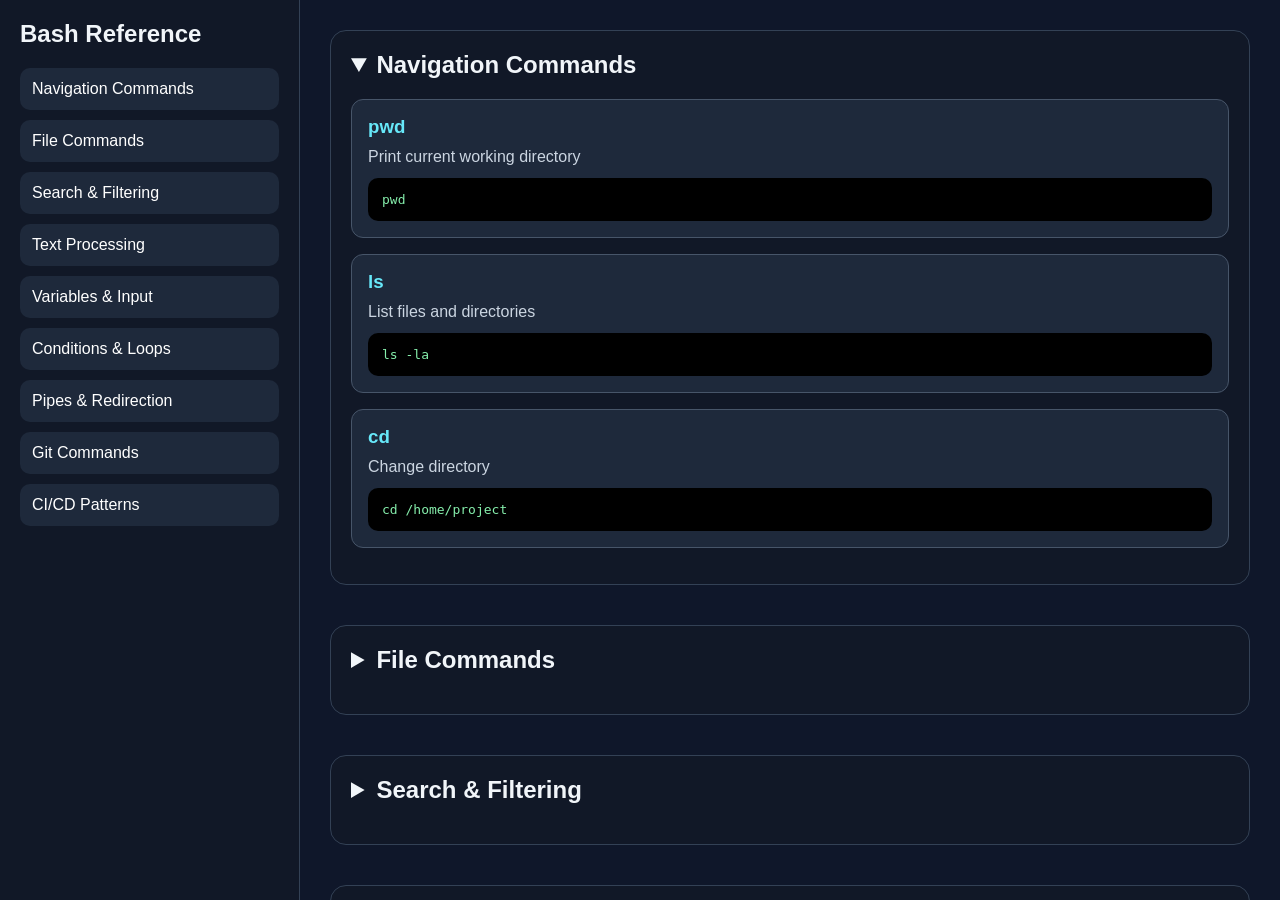
==== index.html @ 5be258e4 "First commit" ====
<!DOCTYPE html>
<html lang="en">
<head>
  <meta charset="UTF-8" />
  <meta name="viewport" content="width=device-width, initial-scale=1.0" />
  <title>Bash Reference for CI/CD</title>

  <style>
    * {
      margin: 0;
      padding: 0;
      box-sizing: border-box;
    }

    body {
      font-family: Arial, sans-serif;
      display: flex;
      height: 100vh;
      background: #0f172a;
      color: #f1f5f9;
    }

    .sidebar {
      width: 300px;
      background: #111827;
      border-right: 1px solid #334155;
      overflow-y: auto;
      padding: 20px;
    }

    .sidebar h1 {
      font-size: 24px;
      margin-bottom: 20px;
    }

    .nav-item {
      display: block;
      padding: 12px;
      margin-bottom: 10px;
      background: #1e293b;
      border-radius: 10px;
      text-decoration: none;
      color: white;
      transition: 0.2s;
    }

    .nav-item:hover {
      background: #334155;
    }

    .content {
      flex: 1;
      overflow-y: auto;
      padding: 30px;
    }

    .section {
      margin-bottom: 40px;
      background: #111827;
      border: 1px solid #334155;
      border-radius: 16px;
      padding: 20px;
    }

    details summary {
      font-size: 24px;
      font-weight: bold;
      cursor: pointer;
      margin-bottom: 20px;
    }

    .command-card {
      background: #1e293b;
      border: 1px solid #475569;
      border-radius: 12px;
      padding: 16px;
      margin-bottom: 16px;
    }

    .command-card h3 {
      color: #67e8f9;
      margin-bottom: 10px;
    }

    .command-card p {
      margin-bottom: 12px;
      color: #cbd5e1;
    }

    pre {
      background: black;
      color: #86efac;
      padding: 14px;
      border-radius: 10px;
      overflow-x: auto;
    }

    @media (max-width: 768px) {
      body {
        flex-direction: column;
      }

      .sidebar {
        width: 100%;
        height: auto;
        border-right: none;
        border-bottom: 1px solid #334155;
      }
    }
  </style>
</head>
<body>

  <div class="sidebar">
    <h1>Bash Reference</h1>

    <a class="nav-item" href="#navigation">Navigation Commands</a>
    <a class="nav-item" href="#files">File Commands</a>
    <a class="nav-item" href="#search">Search & Filtering</a>
    <a class="nav-item" href="#text">Text Processing</a>
    <a class="nav-item" href="#variables">Variables & Input</a>
    <a class="nav-item" href="#logic">Conditions & Loops</a>
    <a class="nav-item" href="#pipes">Pipes & Redirection</a>
    <a class="nav-item" href="#git">Git Commands</a>
    <a class="nav-item" href="#patterns">CI/CD Patterns</a>
  </div>

  <div class="content">

    <div class="section" id="navigation">
      <details open>
        <summary>Navigation Commands</summary>

        <div class="command-card">
          <h3>pwd</h3>
          <p>Print current working directory</p>
          <pre><code>pwd</code></pre>
        </div>

        <div class="command-card">
          <h3>ls</h3>
          <p>List files and directories</p>
          <pre><code>ls -la</code></pre>
        </div>

        <div class="command-card">
          <h3>cd</h3>
          <p>Change directory</p>
          <pre><code>cd /home/project</code></pre>
        </div>
      </details>
    </div>

    <div class="section" id="files">
      <details>
        <summary>File Commands</summary>

        <div class="command-card">
          <h3>mkdir</h3>
          <p>Create directories</p>
          <pre><code>mkdir -p app/config/dev</code></pre>
        </div>

        <div class="command-card">
          <h3>touch</h3>
          <p>Create empty files</p>
          <pre><code>touch test.txt</code></pre>
        </div>

        <div class="command-card">
          <h3>rm</h3>
          <p>Remove files/directories</p>
          <pre><code>rm -rf temp/</code></pre>
        </div>
      </details>
    </div>

    <div class="section" id="search">
      <details>
        <summary>Search & Filtering</summary>

        <div class="command-card">
          <h3>grep</h3>
          <p>Search text patterns</p>
          <pre><code>grep "ERROR" app.log</code></pre>
        </div>

        <div class="command-card">
          <h3>find</h3>
          <p>Find files and directories</p>
          <pre><code>find . -name "*.sh"</code></pre>
        </div>
      </details>
    </div>

    <div class="section" id="text">
      <details>
        <summary>Text Processing</summary>

        <div class="command-card">
          <h3>awk</h3>
          <p>Field-based text processing</p>
          <pre><code>awk '{print $1}' file.txt</code></pre>
        </div>

        <div class="command-card">
          <h3>sed</h3>
          <p>Stream editor and replacements</p>
          <pre><code>sed 's/hello/world/' file.txt</code></pre>
        </div>

        <div class="command-card">
          <h3>cut</h3>
          <p>Extract columns</p>
          <pre><code>cut -d ':' -f1 /etc/passwd</code></pre>
        </div>
      </details>
    </div>

    <div class="section" id="variables">
      <details>
        <summary>Variables & Input</summary>

        <div class="command-card">
          <h3>Variables</h3>
          <p>Store values</p>
          <pre><code>name="Praveen"
echo "$name"</code></pre>
        </div>

        <div class="command-card">
          <h3>read</h3>
          <p>Read user input or parse lines</p>
          <pre><code>while read -r status file</code></pre>
        </div>
      </details>
    </div>

    <div class="section" id="logic">
      <details>
        <summary>Conditions & Loops</summary>

        <div class="command-card">
          <h3>if</h3>
          <p>Conditional execution</p>
          <pre><code>if [[ -f test.txt ]]; then
  echo "Exists"
fi</code></pre>
        </div>

        <div class="command-card">
          <h3>case</h3>
          <p>Pattern matching</p>
          <pre><code>case "$status" in
  A) echo "Added" ;;
esac</code></pre>
        </div>
      </details>
    </div>

    <div class="section" id="pipes">
      <details>
        <summary>Pipes & Redirection</summary>

        <div class="command-card">
          <h3>Pipe |</h3>
          <p>Pass output between commands</p>
          <pre><code>cat app.log | grep ERROR</code></pre>
        </div>

        <div class="command-card">
          <h3>Redirect ></h3>
          <p>Overwrite file output</p>
          <pre><code>echo "hello" > file.txt</code></pre>
        </div>
      </details>
    </div>

    <div class="section" id="git">
      <details>
        <summary>Git Commands for CI/CD</summary>

        <div class="command-card">
          <h3>git diff</h3>
          <p>Compare changes</p>
          <pre><code>git diff --name-status origin/main...HEAD</code></pre>
        </div>

        <div class="command-card">
          <h3>git fetch</h3>
          <p>Fetch remote changes</p>
          <pre><code>git fetch origin main</code></pre>
        </div>
      </details>
    </div>

    <div class="section" id="patterns">
      <details>
        <summary>CI/CD Bash Patterns</summary>

        <div class="command-card">
          <h3>Read git diff</h3>
          <p>Parse changed files</p>
          <pre><code>while read -r status file
 do
   echo "$status -> $file"
 done <<< "$changed_files"</code></pre>
        </div>

        <div class="command-card">
          <h3>Read config file</h3>
          <p>Read key-value config</p>
          <pre><code>while IFS='=' read -r pattern severity
 do
   echo "$pattern -> $severity"
 done < severity.conf</code></pre>
        </div>

        <div class="command-card">
          <h3>Fail pipeline</h3>
          <p>Stop workflow intentionally</p>
          <pre><code>exit 1</code></pre>
        </div>
      </details>
    </div>

  </div>

</body>
</html>
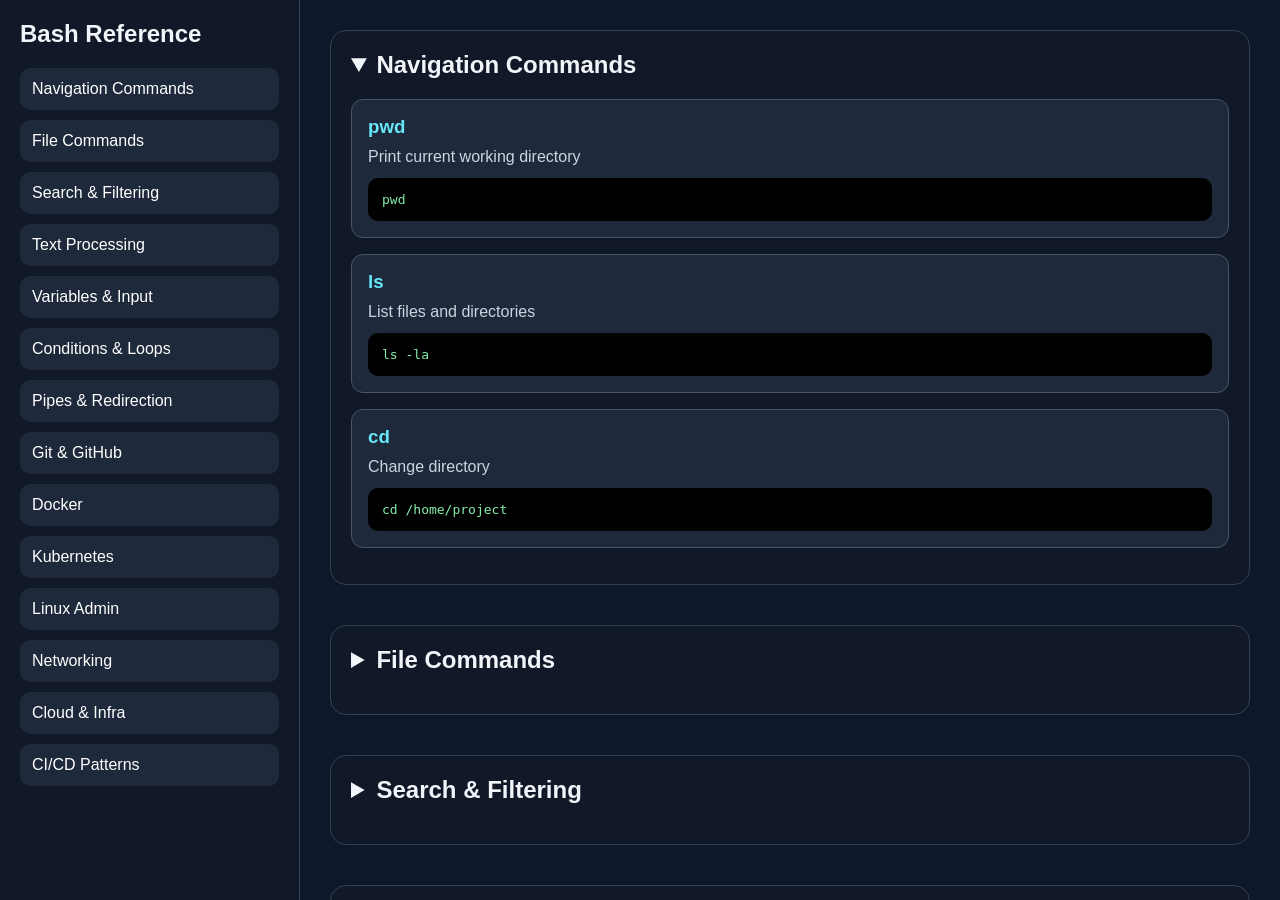
==== commit c2e209a7: "Modified to the fullest" ====
--- a/index.html
+++ b/index.html
@@ -121,7 +121,12 @@
     <a class="nav-item" href="#variables">Variables & Input</a>
     <a class="nav-item" href="#logic">Conditions & Loops</a>
     <a class="nav-item" href="#pipes">Pipes & Redirection</a>
-    <a class="nav-item" href="#git">Git Commands</a>
+    <a class="nav-item" href="#git">Git & GitHub</a>
+    <a class="nav-item" href="#docker">Docker</a>
+    <a class="nav-item" href="#kubernetes">Kubernetes</a>
+    <a class="nav-item" href="#linux-admin">Linux Admin</a>
+    <a class="nav-item" href="#networking">Networking</a>
+    <a class="nav-item" href="#cloud">Cloud & Infra</a>
     <a class="nav-item" href="#patterns">CI/CD Patterns</a>
   </div>
 
@@ -278,7 +283,19 @@
 
     <div class="section" id="git">
       <details>
-        <summary>Git Commands for CI/CD</summary>
+        <summary>Git & GitHub Commands</summary>
+
+        <div class="command-card">
+          <h3>git clone</h3>
+          <p>Clone repositories</p>
+          <pre><code>git clone https://github.com/org/repo.git</code></pre>
+        </div>
+
+        <div class="command-card">
+          <h3>git status</h3>
+          <p>Show repository status</p>
+          <pre><code>git status</code></pre>
+        </div>
 
         <div class="command-card">
           <h3>git diff</h3>
@@ -291,35 +308,191 @@
           <p>Fetch remote changes</p>
           <pre><code>git fetch origin main</code></pre>
         </div>
-      </details>
-    </div>
-
-    <div class="section" id="patterns">
-      <details>
-        <summary>CI/CD Bash Patterns</summary>
-
-        <div class="command-card">
-          <h3>Read git diff</h3>
-          <p>Parse changed files</p>
-          <pre><code>while read -r status file
- do
-   echo "$status -> $file"
- done <<< "$changed_files"</code></pre>
-        </div>
-
-        <div class="command-card">
-          <h3>Read config file</h3>
-          <p>Read key-value config</p>
-          <pre><code>while IFS='=' read -r pattern severity
- do
-   echo "$pattern -> $severity"
- done < severity.conf</code></pre>
-        </div>
-
-        <div class="command-card">
-          <h3>Fail pipeline</h3>
-          <p>Stop workflow intentionally</p>
-          <pre><code>exit 1</code></pre>
+
+        <div class="command-card">
+          <h3>git log</h3>
+          <p>View commit history</p>
+          <pre><code>git log --oneline --graph</code></pre>
+        </div>
+
+        <div class="command-card">
+          <h3>gh pr create</h3>
+          <p>Create pull request using GitHub CLI</p>
+          <pre><code>gh pr create --base main --head feature-branch</code></pre>
+        </div>
+      </details>
+    </div>
+
+    <div class="section" id="docker">
+      <details>
+        <summary>Docker Commands</summary>
+
+        <div class="command-card">
+          <h3>docker build</h3>
+          <p>Build Docker image</p>
+          <pre><code>docker build -t my-app:1.0 .</code></pre>
+        </div>
+
+        <div class="command-card">
+          <h3>docker run</h3>
+          <p>Run container</p>
+          <pre><code>docker run -p 8080:8080 my-app:1.0</code></pre>
+        </div>
+
+        <div class="command-card">
+          <h3>docker ps</h3>
+          <p>List running containers</p>
+          <pre><code>docker ps -a</code></pre>
+        </div>
+
+        <div class="command-card">
+          <h3>docker logs</h3>
+          <p>View container logs</p>
+          <pre><code>docker logs -f container-id</code></pre>
+        </div>
+
+        <div class="command-card">
+          <h3>docker exec</h3>
+          <p>Execute commands inside container</p>
+          <pre><code>docker exec -it container-id bash</code></pre>
+        </div>
+      </details>
+    </div>
+
+    <div class="section" id="kubernetes">
+      <details>
+        <summary>Kubernetes Commands</summary>
+
+        <div class="command-card">
+          <h3>kubectl get pods</h3>
+          <p>List pods</p>
+          <pre><code>kubectl get pods -A</code></pre>
+        </div>
+
+        <div class="command-card">
+          <h3>kubectl describe</h3>
+          <p>Describe resources</p>
+          <pre><code>kubectl describe pod my-pod</code></pre>
+        </div>
+
+        <div class="command-card">
+          <h3>kubectl logs</h3>
+          <p>View pod logs</p>
+          <pre><code>kubectl logs -f pod-name</code></pre>
+        </div>
+
+        <div class="command-card">
+          <h3>kubectl exec</h3>
+          <p>Execute command inside pod</p>
+          <pre><code>kubectl exec -it pod-name -- bash</code></pre>
+        </div>
+
+        <div class="command-card">
+          <h3>kubectl apply</h3>
+          <p>Apply manifests</p>
+          <pre><code>kubectl apply -f deployment.yaml</code></pre>
+        </div>
+      </details>
+    </div>
+
+    <div class="section" id="linux-admin">
+      <details>
+        <summary>Linux Administration Commands</summary>
+
+        <div class="command-card">
+          <h3>systemctl</h3>
+          <p>Manage Linux services</p>
+          <pre><code>systemctl status nginx</code></pre>
+        </div>
+
+        <div class="command-card">
+          <h3>journalctl</h3>
+          <p>View system logs</p>
+          <pre><code>journalctl -u nginx -f</code></pre>
+        </div>
+
+        <div class="command-card">
+          <h3>df</h3>
+          <p>Disk space usage</p>
+          <pre><code>df -h</code></pre>
+        </div>
+
+        <div class="command-card">
+          <h3>free</h3>
+          <p>Memory usage</p>
+          <pre><code>free -m</code></pre>
+        </div>
+
+        <div class="command-card">
+          <h3>top</h3>
+          <p>Monitor processes</p>
+          <pre><code>top</code></pre>
+        </div>
+      </details>
+    </div>
+
+    <div class="section" id="networking">
+      <details>
+        <summary>Networking Commands</summary>
+
+        <div class="command-card">
+          <h3>curl</h3>
+          <p>Make HTTP requests</p>
+          <pre><code>curl -X GET https://api.example.com</code></pre>
+        </div>
+
+        <div class="command-card">
+          <h3>wget</h3>
+          <p>Download files</p>
+          <pre><code>wget https://example.com/file.zip</code></pre>
+        </div>
+
+        <div class="command-card">
+          <h3>ping</h3>
+          <p>Test connectivity</p>
+          <pre><code>ping google.com</code></pre>
+        </div>
+
+        <div class="command-card">
+          <h3>netstat</h3>
+          <p>Check listening ports</p>
+          <pre><code>netstat -tulpn</code></pre>
+        </div>
+      </details>
+    </div>
+
+    <div class="section" id="cloud">
+      <details>
+        <summary>Cloud & Infrastructure Commands</summary>
+
+        <div class="command-card">
+          <h3>terraform init</h3>
+          <p>Initialize Terraform project</p>
+          <pre><code>terraform init</code></pre>
+        </div>
+
+        <div class="command-card">
+          <h3>terraform plan</h3>
+          <p>Preview infrastructure changes</p>
+          <pre><code>terraform plan</code></pre>
+        </div>
+
+        <div class="command-card">
+          <h3>terraform apply</h3>
+          <p>Apply infrastructure changes</p>
+          <pre><code>terraform apply</code></pre>
+        </div>
+
+        <div class="command-card">
+          <h3>ssh</h3>
+          <p>Connect to remote server</p>
+          <pre><code>ssh user@server-ip</code></pre>
+        </div>
+
+        <div class="command-card">
+          <h3>scp</h3>
+          <p>Copy files to remote server</p>
+          <pre><code>scp app.jar user@server:/opt/apps</code></pre>
         </div>
       </details>
     </div>
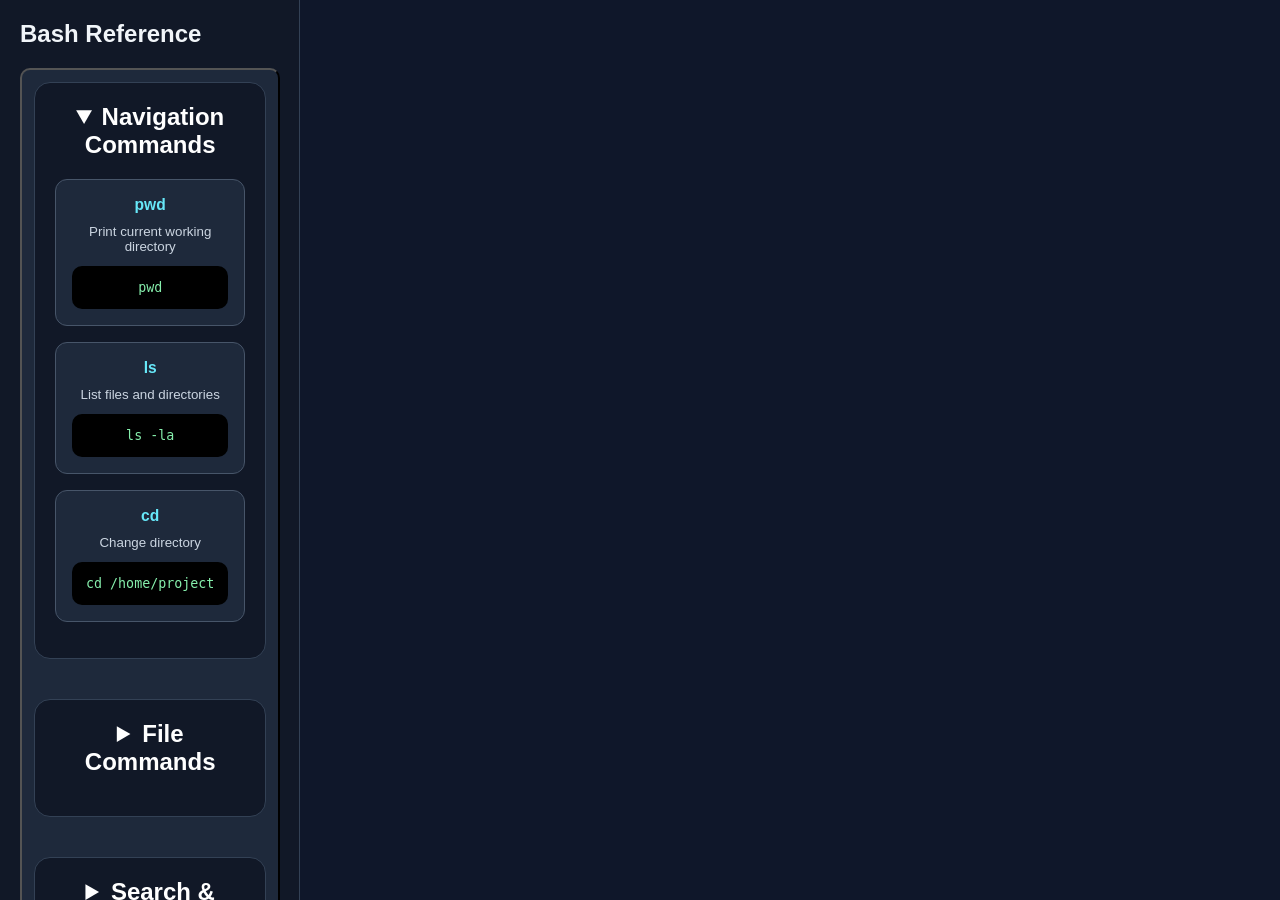
==== commit 9afc6ea3: "Modified to the fullest" ====
--- a/index.html
+++ b/index.html
@@ -114,20 +114,20 @@
   <div class="sidebar">
     <h1>Bash Reference</h1>
 
-    <a class="nav-item" href="#navigation">Navigation Commands</a>
-    <a class="nav-item" href="#files">File Commands</a>
-    <a class="nav-item" href="#search">Search & Filtering</a>
-    <a class="nav-item" href="#text">Text Processing</a>
-    <a class="nav-item" href="#variables">Variables & Input</a>
-    <a class="nav-item" href="#logic">Conditions & Loops</a>
-    <a class="nav-item" href="#pipes">Pipes & Redirection</a>
-    <a class="nav-item" href="#git">Git & GitHub</a>
-    <a class="nav-item" href="#docker">Docker</a>
-    <a class="nav-item" href="#kubernetes">Kubernetes</a>
-    <a class="nav-item" href="#linux-admin">Linux Admin</a>
-    <a class="nav-item" href="#networking">Networking</a>
-    <a class="nav-item" href="#cloud">Cloud & Infra</a>
-    <a class="nav-item" href="#patterns">CI/CD Patterns</a>
+    <button class="nav-item" onclick="showSection(navigation)>Navigation Commands</button>
+    <button class="nav-item" onclick="showSection(files)>File Commands</button>
+    <button class="nav-item" onclick="showSection(search)>Search & Filtering</button>
+    <button class="nav-item" onclick="showSection(text)>Text Processing</button>
+    <button class="nav-item" onclick="showSection(variables)>Variables & Input</button>
+    <button class="nav-item" onclick="showSection(logic)>Conditions & Loops</button>
+    <button class="nav-item" onclick="showSection(pipes)>Pipes & Redirection</button>
+    <button class="nav-item" onclick="showSection(git)>Git & GitHub</button>
+    <button class="nav-item" onclick="showSection(docker)>Docker</button>
+    <button class="nav-item" onclick="showSection(kubernetes)>Kubernetes</button>
+    <button class="nav-item" onclick="showSection(linux-admin)>Linux Admin</button>
+    <button class="nav-item" onclick="showSection(networking)>Networking</button>
+    <button class="nav-item" onclick="showSection(cloud)>Cloud & Infra</button>
+    <button class="nav-item" onclick="showSection(patterns)>CI/CD Patterns</button>
   </div>
 
   <div class="content">
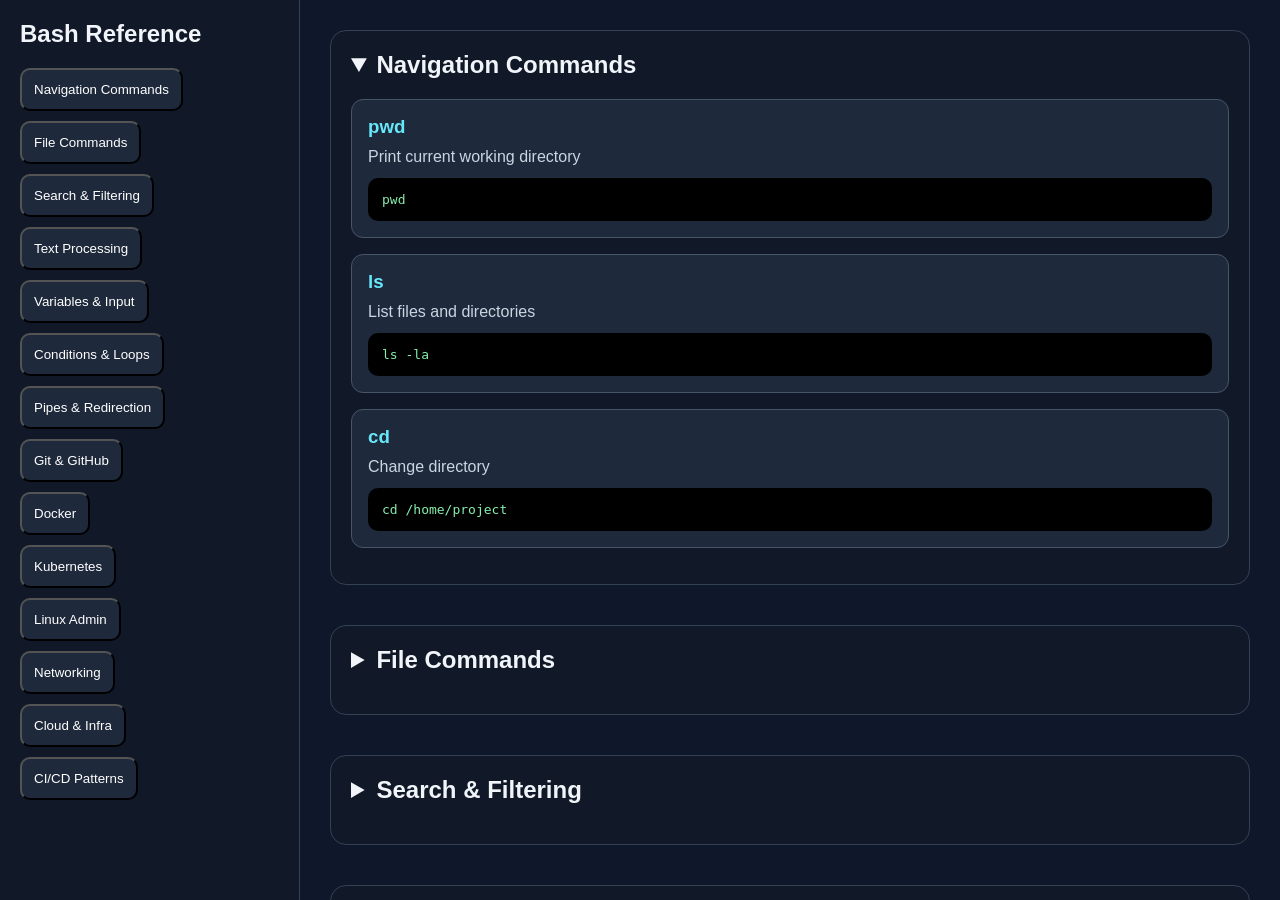
==== commit d2e72739: "Modified to the fullest" ====
--- a/index.html
+++ b/index.html
@@ -114,20 +114,20 @@
   <div class="sidebar">
     <h1>Bash Reference</h1>
 
-    <button class="nav-item" onclick="showSection(navigation)>Navigation Commands</button>
-    <button class="nav-item" onclick="showSection(files)>File Commands</button>
-    <button class="nav-item" onclick="showSection(search)>Search & Filtering</button>
-    <button class="nav-item" onclick="showSection(text)>Text Processing</button>
-    <button class="nav-item" onclick="showSection(variables)>Variables & Input</button>
-    <button class="nav-item" onclick="showSection(logic)>Conditions & Loops</button>
-    <button class="nav-item" onclick="showSection(pipes)>Pipes & Redirection</button>
-    <button class="nav-item" onclick="showSection(git)>Git & GitHub</button>
-    <button class="nav-item" onclick="showSection(docker)>Docker</button>
-    <button class="nav-item" onclick="showSection(kubernetes)>Kubernetes</button>
-    <button class="nav-item" onclick="showSection(linux-admin)>Linux Admin</button>
-    <button class="nav-item" onclick="showSection(networking)>Networking</button>
-    <button class="nav-item" onclick="showSection(cloud)>Cloud & Infra</button>
-    <button class="nav-item" onclick="showSection(patterns)>CI/CD Patterns</button>
+    <button class="nav-item" onclick="showSection('navigation')">Navigation Commands</button>
+    <button class="nav-item" onclick="showSection('files')">File Commands</button>
+    <button class="nav-item" onclick="showSection('search')">Search & Filtering</button>
+    <button class="nav-item" onclick="showSection('text')">Text Processing</button>
+    <button class="nav-item" onclick="showSection('variables')">Variables & Input</button>
+    <button class="nav-item" onclick="showSection('logic')">Conditions & Loops</button>
+    <button class="nav-item" onclick="showSection('pipes')">Pipes & Redirection</button>
+    <button class="nav-item" onclick="showSection('git')">Git & GitHub</button>
+    <button class="nav-item" onclick="showSection('docker')">Docker</button>
+    <button class="nav-item" onclick="showSection('kubernetes')">Kubernetes</button>
+    <button class="nav-item" onclick="showSection('linux-admin')">Linux Admin</button>
+    <button class="nav-item" onclick="showSection('networking')">Networking</button>
+    <button class="nav-item" onclick="showSection('cloud')">Cloud & Infra</button>
+    <button class="nav-item" onclick="showSection('patterns')">CI/CD Patterns</button>
   </div>
 
   <div class="content">
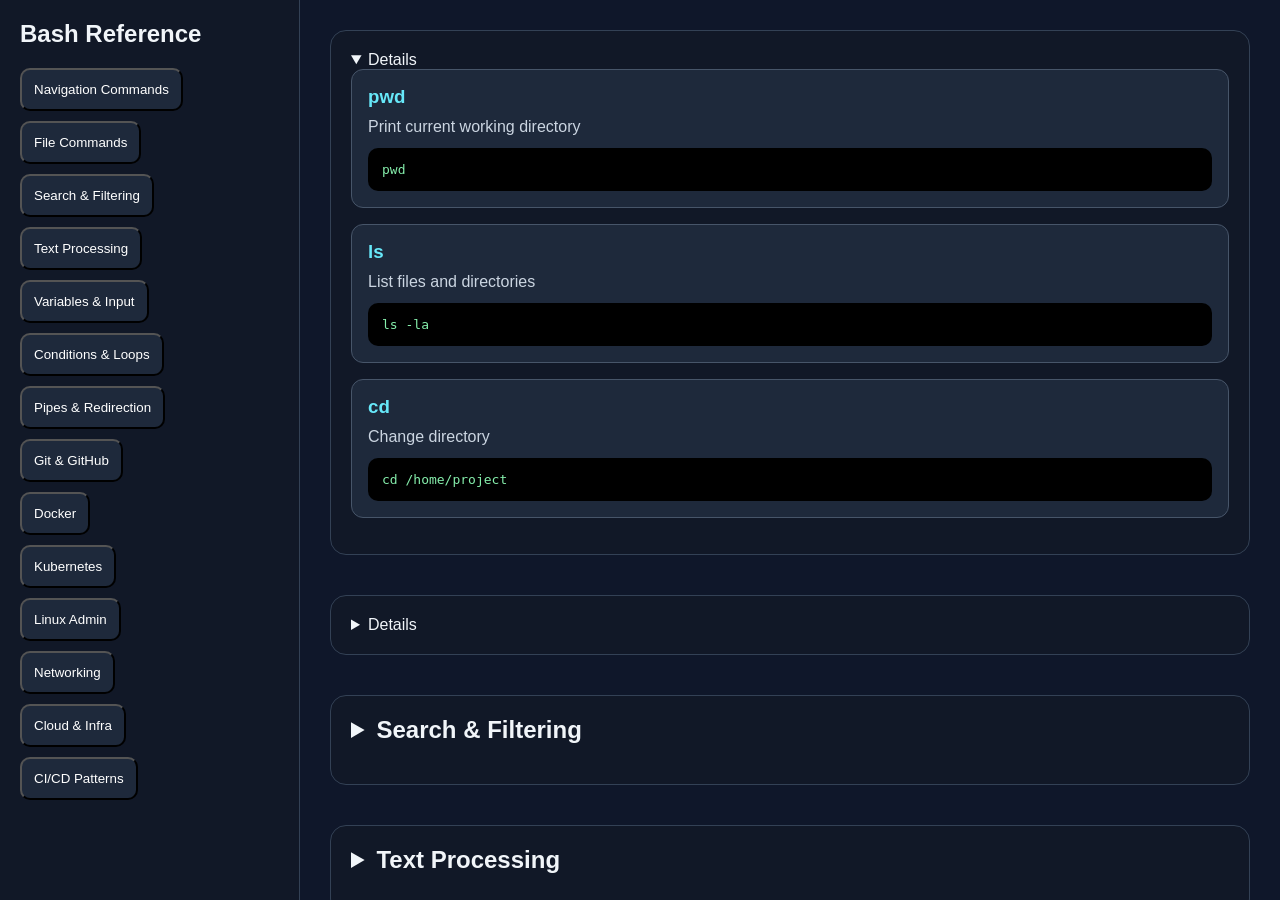
==== commit 9d3705d5: "Modified to the fullest" ====
--- a/index.html
+++ b/index.html
@@ -134,7 +134,7 @@
 
     <div class="section" id="navigation">
       <details open>
-        <summary>Navigation Commands</summary>
+        <!-- <summary>Navigation Commands</summary> -->
 
         <div class="command-card">
           <h3>pwd</h3>
@@ -158,7 +158,7 @@
 
     <div class="section" id="files">
       <details>
-        <summary>File Commands</summary>
+        <!-- <summary>File Commands</summary> -->
 
         <div class="command-card">
           <h3>mkdir</h3>
@@ -498,7 +498,21 @@
     </div>
 
   </div>
-
+  <script>
+  function showSection(sectionId) {
+
+      // Get all sections
+      const sections = document.querySelectorAll('.section');
+
+      // Hide all sections
+      sections.forEach(section => {
+          section.style.display = 'none';
+      });
+
+      // Show selected section
+      document.getElementById(sectionId).style.display = 'block';
+  }
+  </script>
 </body>
 </html>
 
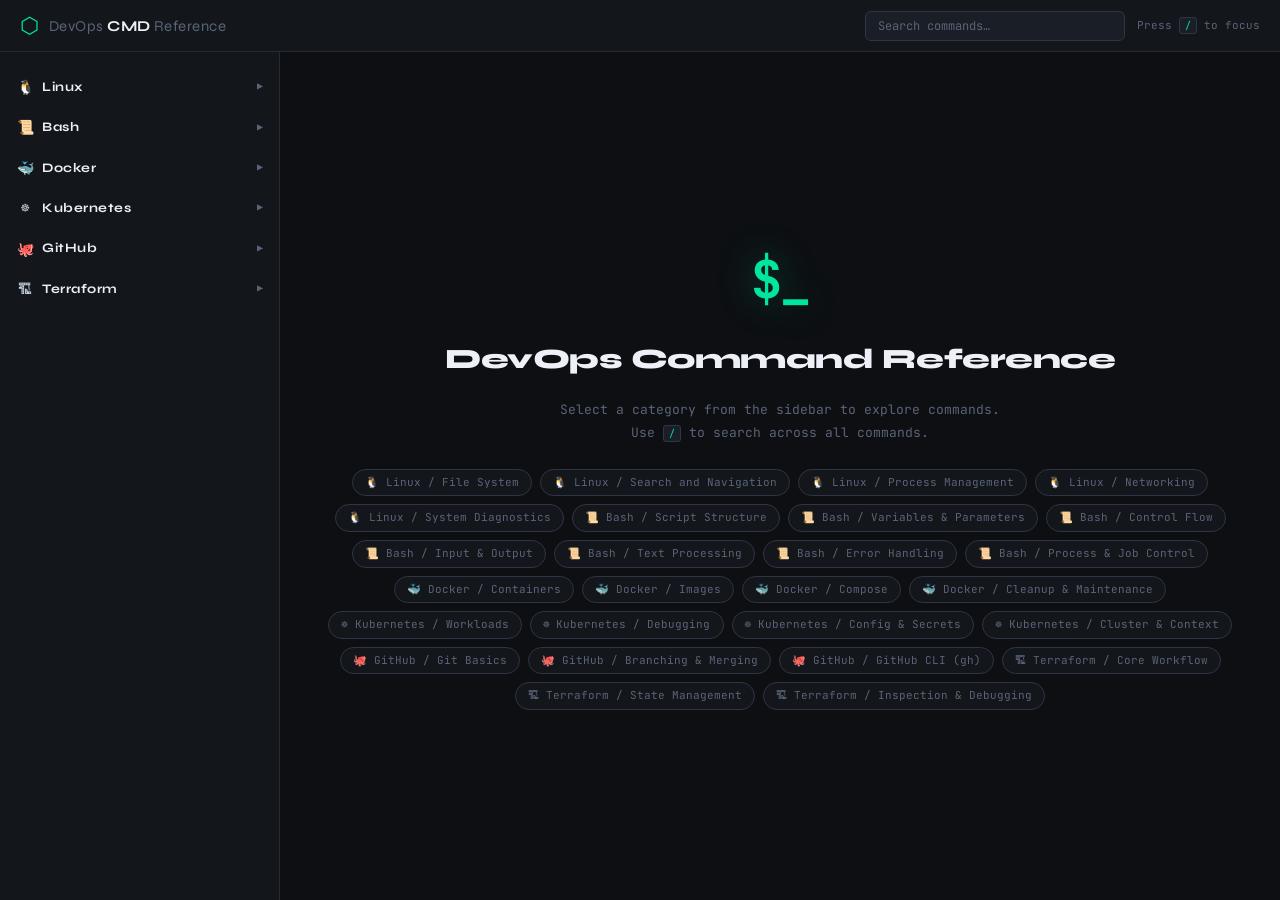
==== commit 92d2319e: "JSON Finder" ====
--- a/index.html
+++ b/index.html
@@ -3,516 +3,50 @@
 <head>
   <meta charset="UTF-8" />
   <meta name="viewport" content="width=device-width, initial-scale=1.0" />
-  <title>Bash Reference for CI/CD</title>
-
-  <style>
-    * {
-      margin: 0;
-      padding: 0;
-      box-sizing: border-box;
-    }
-
-    body {
-      font-family: Arial, sans-serif;
-      display: flex;
-      height: 100vh;
-      background: #0f172a;
-      color: #f1f5f9;
-    }
-
-    .sidebar {
-      width: 300px;
-      background: #111827;
-      border-right: 1px solid #334155;
-      overflow-y: auto;
-      padding: 20px;
-    }
-
-    .sidebar h1 {
-      font-size: 24px;
-      margin-bottom: 20px;
-    }
-
-    .nav-item {
-      display: block;
-      padding: 12px;
-      margin-bottom: 10px;
-      background: #1e293b;
-      border-radius: 10px;
-      text-decoration: none;
-      color: white;
-      transition: 0.2s;
-    }
-
-    .nav-item:hover {
-      background: #334155;
-    }
-
-    .content {
-      flex: 1;
-      overflow-y: auto;
-      padding: 30px;
-    }
-
-    .section {
-      margin-bottom: 40px;
-      background: #111827;
-      border: 1px solid #334155;
-      border-radius: 16px;
-      padding: 20px;
-    }
-
-    details summary {
-      font-size: 24px;
-      font-weight: bold;
-      cursor: pointer;
-      margin-bottom: 20px;
-    }
-
-    .command-card {
-      background: #1e293b;
-      border: 1px solid #475569;
-      border-radius: 12px;
-      padding: 16px;
-      margin-bottom: 16px;
-    }
-
-    .command-card h3 {
-      color: #67e8f9;
-      margin-bottom: 10px;
-    }
-
-    .command-card p {
-      margin-bottom: 12px;
-      color: #cbd5e1;
-    }
-
-    pre {
-      background: black;
-      color: #86efac;
-      padding: 14px;
-      border-radius: 10px;
-      overflow-x: auto;
-    }
-
-    @media (max-width: 768px) {
-      body {
-        flex-direction: column;
-      }
-
-      .sidebar {
-        width: 100%;
-        height: auto;
-        border-right: none;
-        border-bottom: 1px solid #334155;
-      }
-    }
-  </style>
+  <title>DevOps Command Reference</title>
+  <link rel="preconnect" href="https://fonts.googleapis.com" />
+  <link href="https://fonts.googleapis.com/css2?family=JetBrains+Mono:wght@300;400;500;700&family=Syne:wght@400;600;700;800&display=swap" rel="stylesheet" />
+  <link rel="stylesheet" href="style.css" />
 </head>
 <body>
 
-  <div class="sidebar">
-    <h1>Bash Reference</h1>
+  <div id="app">
+    <!-- Top Bar -->
+    <header class="topbar">
+      <div class="topbar-left">
+        <span class="topbar-logo">⬡</span>
+        <span class="topbar-title">DevOps <strong>CMD</strong> Reference</span>
+      </div>
+      <div class="topbar-right">
+        <input type="text" id="search-input" placeholder="Search commands…" autocomplete="off" />
+        <span class="topbar-hint">Press <kbd>/</kbd> to focus</span>
+      </div>
+    </header>
 
-    <button class="nav-item" onclick="showSection('navigation')">Navigation Commands</button>
-    <button class="nav-item" onclick="showSection('files')">File Commands</button>
-    <button class="nav-item" onclick="showSection('search')">Search & Filtering</button>
-    <button class="nav-item" onclick="showSection('text')">Text Processing</button>
-    <button class="nav-item" onclick="showSection('variables')">Variables & Input</button>
-    <button class="nav-item" onclick="showSection('logic')">Conditions & Loops</button>
-    <button class="nav-item" onclick="showSection('pipes')">Pipes & Redirection</button>
-    <button class="nav-item" onclick="showSection('git')">Git & GitHub</button>
-    <button class="nav-item" onclick="showSection('docker')">Docker</button>
-    <button class="nav-item" onclick="showSection('kubernetes')">Kubernetes</button>
-    <button class="nav-item" onclick="showSection('linux-admin')">Linux Admin</button>
-    <button class="nav-item" onclick="showSection('networking')">Networking</button>
-    <button class="nav-item" onclick="showSection('cloud')">Cloud & Infra</button>
-    <button class="nav-item" onclick="showSection('patterns')">CI/CD Patterns</button>
+    <div class="layout">
+      <!-- Sidebar -->
+      <aside class="sidebar" id="sidebar">
+        <div class="sidebar-inner">
+          <nav id="sidebar-nav">
+            <p class="sidebar-loading">Loading…</p>
+          </nav>
+        </div>
+      </aside>
+
+      <!-- Main Content -->
+      <main class="content" id="content">
+        <div class="welcome" id="welcome-screen">
+          <div class="welcome-icon">$_</div>
+          <h1>DevOps Command Reference</h1>
+          <p>Select a category from the sidebar to explore commands.<br/>Use <kbd>/</kbd> to search across all commands.</p>
+          <div class="welcome-tags" id="welcome-tags"></div>
+        </div>
+        <div id="command-view" class="hidden"></div>
+        <div id="search-results" class="hidden"></div>
+      </main>
+    </div>
   </div>
 
-  <div class="content">
-
-    <div class="section" id="navigation">
-      <details open>
-        <!-- <summary>Navigation Commands</summary> -->
-
-        <div class="command-card">
-          <h3>pwd</h3>
-          <p>Print current working directory</p>
-          <pre><code>pwd</code></pre>
-        </div>
-
-        <div class="command-card">
-          <h3>ls</h3>
-          <p>List files and directories</p>
-          <pre><code>ls -la</code></pre>
-        </div>
-
-        <div class="command-card">
-          <h3>cd</h3>
-          <p>Change directory</p>
-          <pre><code>cd /home/project</code></pre>
-        </div>
-      </details>
-    </div>
-
-    <div class="section" id="files">
-      <details>
-        <!-- <summary>File Commands</summary> -->
-
-        <div class="command-card">
-          <h3>mkdir</h3>
-          <p>Create directories</p>
-          <pre><code>mkdir -p app/config/dev</code></pre>
-        </div>
-
-        <div class="command-card">
-          <h3>touch</h3>
-          <p>Create empty files</p>
-          <pre><code>touch test.txt</code></pre>
-        </div>
-
-        <div class="command-card">
-          <h3>rm</h3>
-          <p>Remove files/directories</p>
-          <pre><code>rm -rf temp/</code></pre>
-        </div>
-      </details>
-    </div>
-
-    <div class="section" id="search">
-      <details>
-        <summary>Search & Filtering</summary>
-
-        <div class="command-card">
-          <h3>grep</h3>
-          <p>Search text patterns</p>
-          <pre><code>grep "ERROR" app.log</code></pre>
-        </div>
-
-        <div class="command-card">
-          <h3>find</h3>
-          <p>Find files and directories</p>
-          <pre><code>find . -name "*.sh"</code></pre>
-        </div>
-      </details>
-    </div>
-
-    <div class="section" id="text">
-      <details>
-        <summary>Text Processing</summary>
-
-        <div class="command-card">
-          <h3>awk</h3>
-          <p>Field-based text processing</p>
-          <pre><code>awk '{print $1}' file.txt</code></pre>
-        </div>
-
-        <div class="command-card">
-          <h3>sed</h3>
-          <p>Stream editor and replacements</p>
-          <pre><code>sed 's/hello/world/' file.txt</code></pre>
-        </div>
-
-        <div class="command-card">
-          <h3>cut</h3>
-          <p>Extract columns</p>
-          <pre><code>cut -d ':' -f1 /etc/passwd</code></pre>
-        </div>
-      </details>
-    </div>
-
-    <div class="section" id="variables">
-      <details>
-        <summary>Variables & Input</summary>
-
-        <div class="command-card">
-          <h3>Variables</h3>
-          <p>Store values</p>
-          <pre><code>name="Praveen"
-echo "$name"</code></pre>
-        </div>
-
-        <div class="command-card">
-          <h3>read</h3>
-          <p>Read user input or parse lines</p>
-          <pre><code>while read -r status file</code></pre>
-        </div>
-      </details>
-    </div>
-
-    <div class="section" id="logic">
-      <details>
-        <summary>Conditions & Loops</summary>
-
-        <div class="command-card">
-          <h3>if</h3>
-          <p>Conditional execution</p>
-          <pre><code>if [[ -f test.txt ]]; then
-  echo "Exists"
-fi</code></pre>
-        </div>
-
-        <div class="command-card">
-          <h3>case</h3>
-          <p>Pattern matching</p>
-          <pre><code>case "$status" in
-  A) echo "Added" ;;
-esac</code></pre>
-        </div>
-      </details>
-    </div>
-
-    <div class="section" id="pipes">
-      <details>
-        <summary>Pipes & Redirection</summary>
-
-        <div class="command-card">
-          <h3>Pipe |</h3>
-          <p>Pass output between commands</p>
-          <pre><code>cat app.log | grep ERROR</code></pre>
-        </div>
-
-        <div class="command-card">
-          <h3>Redirect ></h3>
-          <p>Overwrite file output</p>
-          <pre><code>echo "hello" > file.txt</code></pre>
-        </div>
-      </details>
-    </div>
-
-    <div class="section" id="git">
-      <details>
-        <summary>Git & GitHub Commands</summary>
-
-        <div class="command-card">
-          <h3>git clone</h3>
-          <p>Clone repositories</p>
-          <pre><code>git clone https://github.com/org/repo.git</code></pre>
-        </div>
-
-        <div class="command-card">
-          <h3>git status</h3>
-          <p>Show repository status</p>
-          <pre><code>git status</code></pre>
-        </div>
-
-        <div class="command-card">
-          <h3>git diff</h3>
-          <p>Compare changes</p>
-          <pre><code>git diff --name-status origin/main...HEAD</code></pre>
-        </div>
-
-        <div class="command-card">
-          <h3>git fetch</h3>
-          <p>Fetch remote changes</p>
-          <pre><code>git fetch origin main</code></pre>
-        </div>
-
-        <div class="command-card">
-          <h3>git log</h3>
-          <p>View commit history</p>
-          <pre><code>git log --oneline --graph</code></pre>
-        </div>
-
-        <div class="command-card">
-          <h3>gh pr create</h3>
-          <p>Create pull request using GitHub CLI</p>
-          <pre><code>gh pr create --base main --head feature-branch</code></pre>
-        </div>
-      </details>
-    </div>
-
-    <div class="section" id="docker">
-      <details>
-        <summary>Docker Commands</summary>
-
-        <div class="command-card">
-          <h3>docker build</h3>
-          <p>Build Docker image</p>
-          <pre><code>docker build -t my-app:1.0 .</code></pre>
-        </div>
-
-        <div class="command-card">
-          <h3>docker run</h3>
-          <p>Run container</p>
-          <pre><code>docker run -p 8080:8080 my-app:1.0</code></pre>
-        </div>
-
-        <div class="command-card">
-          <h3>docker ps</h3>
-          <p>List running containers</p>
-          <pre><code>docker ps -a</code></pre>
-        </div>
-
-        <div class="command-card">
-          <h3>docker logs</h3>
-          <p>View container logs</p>
-          <pre><code>docker logs -f container-id</code></pre>
-        </div>
-
-        <div class="command-card">
-          <h3>docker exec</h3>
-          <p>Execute commands inside container</p>
-          <pre><code>docker exec -it container-id bash</code></pre>
-        </div>
-      </details>
-    </div>
-
-    <div class="section" id="kubernetes">
-      <details>
-        <summary>Kubernetes Commands</summary>
-
-        <div class="command-card">
-          <h3>kubectl get pods</h3>
-          <p>List pods</p>
-          <pre><code>kubectl get pods -A</code></pre>
-        </div>
-
-        <div class="command-card">
-          <h3>kubectl describe</h3>
-          <p>Describe resources</p>
-          <pre><code>kubectl describe pod my-pod</code></pre>
-        </div>
-
-        <div class="command-card">
-          <h3>kubectl logs</h3>
-          <p>View pod logs</p>
-          <pre><code>kubectl logs -f pod-name</code></pre>
-        </div>
-
-        <div class="command-card">
-          <h3>kubectl exec</h3>
-          <p>Execute command inside pod</p>
-          <pre><code>kubectl exec -it pod-name -- bash</code></pre>
-        </div>
-
-        <div class="command-card">
-          <h3>kubectl apply</h3>
-          <p>Apply manifests</p>
-          <pre><code>kubectl apply -f deployment.yaml</code></pre>
-        </div>
-      </details>
-    </div>
-
-    <div class="section" id="linux-admin">
-      <details>
-        <summary>Linux Administration Commands</summary>
-
-        <div class="command-card">
-          <h3>systemctl</h3>
-          <p>Manage Linux services</p>
-          <pre><code>systemctl status nginx</code></pre>
-        </div>
-
-        <div class="command-card">
-          <h3>journalctl</h3>
-          <p>View system logs</p>
-          <pre><code>journalctl -u nginx -f</code></pre>
-        </div>
-
-        <div class="command-card">
-          <h3>df</h3>
-          <p>Disk space usage</p>
-          <pre><code>df -h</code></pre>
-        </div>
-
-        <div class="command-card">
-          <h3>free</h3>
-          <p>Memory usage</p>
-          <pre><code>free -m</code></pre>
-        </div>
-
-        <div class="command-card">
-          <h3>top</h3>
-          <p>Monitor processes</p>
-          <pre><code>top</code></pre>
-        </div>
-      </details>
-    </div>
-
-    <div class="section" id="networking">
-      <details>
-        <summary>Networking Commands</summary>
-
-        <div class="command-card">
-          <h3>curl</h3>
-          <p>Make HTTP requests</p>
-          <pre><code>curl -X GET https://api.example.com</code></pre>
-        </div>
-
-        <div class="command-card">
-          <h3>wget</h3>
-          <p>Download files</p>
-          <pre><code>wget https://example.com/file.zip</code></pre>
-        </div>
-
-        <div class="command-card">
-          <h3>ping</h3>
-          <p>Test connectivity</p>
-          <pre><code>ping google.com</code></pre>
-        </div>
-
-        <div class="command-card">
-          <h3>netstat</h3>
-          <p>Check listening ports</p>
-          <pre><code>netstat -tulpn</code></pre>
-        </div>
-      </details>
-    </div>
-
-    <div class="section" id="cloud">
-      <details>
-        <summary>Cloud & Infrastructure Commands</summary>
-
-        <div class="command-card">
-          <h3>terraform init</h3>
-          <p>Initialize Terraform project</p>
-          <pre><code>terraform init</code></pre>
-        </div>
-
-        <div class="command-card">
-          <h3>terraform plan</h3>
-          <p>Preview infrastructure changes</p>
-          <pre><code>terraform plan</code></pre>
-        </div>
-
-        <div class="command-card">
-          <h3>terraform apply</h3>
-          <p>Apply infrastructure changes</p>
-          <pre><code>terraform apply</code></pre>
-        </div>
-
-        <div class="command-card">
-          <h3>ssh</h3>
-          <p>Connect to remote server</p>
-          <pre><code>ssh user@server-ip</code></pre>
-        </div>
-
-        <div class="command-card">
-          <h3>scp</h3>
-          <p>Copy files to remote server</p>
-          <pre><code>scp app.jar user@server:/opt/apps</code></pre>
-        </div>
-      </details>
-    </div>
-
-  </div>
-  <script>
-  function showSection(sectionId) {
-
-      // Get all sections
-      const sections = document.querySelectorAll('.section');
-
-      // Hide all sections
-      sections.forEach(section => {
-          section.style.display = 'none';
-      });
-
-      // Show selected section
-      document.getElementById(sectionId).style.display = 'block';
-  }
-  </script>
+  <script src="app.js"></script>
 </body>
 </html>
-
--- a/style.css
+++ b/style.css
@@ -0,0 +1,661 @@
+/* ═══════════════════════════════════════════
+   DevOps CMD Reference — Terminal Industrial
+   ═══════════════════════════════════════════ */
+
+:root {
+  --bg:          #0d0f12;
+  --bg2:         #13161b;
+  --bg3:         #1a1e26;
+  --border:      #252a35;
+  --border2:     #2f3545;
+  --accent:      #00e5a0;
+  --accent2:     #0097ff;
+  --accent3:     #ff6b35;
+  --warn:        #ffcc00;
+  --text:        #c8d0e0;
+  --text-dim:    #5a6478;
+  --text-bright: #edf0f7;
+  --sidebar-w:   280px;
+  --topbar-h:    52px;
+  --mono:        'JetBrains Mono', monospace;
+  --sans:        'Syne', sans-serif;
+  --radius:      6px;
+}
+
+*, *::before, *::after { box-sizing: border-box; margin: 0; padding: 0; }
+
+html, body {
+  height: 100%;
+  background: var(--bg);
+  color: var(--text);
+  font-family: var(--mono);
+  font-size: 13px;
+  line-height: 1.6;
+  overflow: hidden;
+}
+
+/* ── TOP BAR ─────────────────────────────── */
+.topbar {
+  position: fixed;
+  top: 0; left: 0; right: 0;
+  height: var(--topbar-h);
+  background: var(--bg2);
+  border-bottom: 1px solid var(--border);
+  display: flex;
+  align-items: center;
+  justify-content: space-between;
+  padding: 0 20px;
+  z-index: 100;
+  gap: 16px;
+}
+
+.topbar-left {
+  display: flex;
+  align-items: center;
+  gap: 10px;
+  flex-shrink: 0;
+}
+
+.topbar-logo {
+  font-size: 22px;
+  color: var(--accent);
+  line-height: 1;
+}
+
+.topbar-title {
+  font-family: var(--sans);
+  font-size: 15px;
+  color: var(--text-dim);
+  letter-spacing: 0.03em;
+}
+
+.topbar-title strong {
+  color: var(--text-bright);
+  font-weight: 700;
+}
+
+.topbar-right {
+  display: flex;
+  align-items: center;
+  gap: 12px;
+}
+
+#search-input {
+  background: var(--bg3);
+  border: 1px solid var(--border2);
+  color: var(--text-bright);
+  font-family: var(--mono);
+  font-size: 12px;
+  padding: 6px 12px;
+  border-radius: var(--radius);
+  width: 260px;
+  outline: none;
+  transition: border-color 0.15s, box-shadow 0.15s;
+}
+
+#search-input:focus {
+  border-color: var(--accent);
+  box-shadow: 0 0 0 2px rgba(0, 229, 160, 0.12);
+}
+
+#search-input::placeholder { color: var(--text-dim); }
+
+.topbar-hint {
+  color: var(--text-dim);
+  font-size: 11px;
+  white-space: nowrap;
+}
+
+kbd {
+  background: var(--bg3);
+  border: 1px solid var(--border2);
+  color: var(--accent);
+  padding: 1px 5px;
+  border-radius: 3px;
+  font-family: var(--mono);
+  font-size: 10px;
+}
+
+/* ── LAYOUT ──────────────────────────────── */
+#app { height: 100%; }
+
+.layout {
+  display: flex;
+  height: 100vh;
+  padding-top: var(--topbar-h);
+}
+
+/* ── SIDEBAR ─────────────────────────────── */
+.sidebar {
+  width: var(--sidebar-w);
+  flex-shrink: 0;
+  background: var(--bg2);
+  border-right: 1px solid var(--border);
+  overflow-y: auto;
+  overflow-x: hidden;
+}
+
+.sidebar::-webkit-scrollbar { width: 4px; }
+.sidebar::-webkit-scrollbar-track { background: transparent; }
+.sidebar::-webkit-scrollbar-thumb { background: var(--border2); border-radius: 2px; }
+
+.sidebar-inner { padding: 12px 0 24px; }
+
+.sidebar-loading {
+  color: var(--text-dim);
+  padding: 20px 20px;
+  font-size: 12px;
+}
+
+/* Category header */
+.nav-category {
+  margin-top: 4px;
+}
+
+.nav-category-header {
+  display: flex;
+  align-items: center;
+  gap: 8px;
+  padding: 8px 16px 6px;
+  cursor: pointer;
+  user-select: none;
+  transition: background 0.1s;
+  border-radius: 0;
+}
+
+.nav-category-header:hover { background: var(--bg3); }
+
+.nav-category-header.active-parent .cat-name {
+  color: var(--accent);
+}
+
+.cat-icon {
+  font-size: 14px;
+  width: 18px;
+  text-align: center;
+  flex-shrink: 0;
+}
+
+.cat-name {
+  font-family: var(--sans);
+  font-size: 13px;
+  font-weight: 700;
+  color: var(--text-bright);
+  letter-spacing: 0.04em;
+  flex: 1;
+}
+
+.cat-chevron {
+  color: var(--text-dim);
+  font-size: 10px;
+  transition: transform 0.2s;
+  flex-shrink: 0;
+}
+
+.nav-category.open .cat-chevron { transform: rotate(90deg); }
+
+/* Sub-items */
+.nav-subitems {
+  display: none;
+  padding: 2px 0 6px;
+}
+
+.nav-category.open .nav-subitems { display: block; }
+
+.nav-subitem {
+  display: flex;
+  align-items: center;
+  gap: 8px;
+  padding: 6px 16px 6px 42px;
+  cursor: pointer;
+  color: var(--text-dim);
+  font-size: 12px;
+  transition: all 0.1s;
+  border-left: 2px solid transparent;
+  margin-left: 0;
+}
+
+.nav-subitem:hover {
+  color: var(--text);
+  background: var(--bg3);
+}
+
+.nav-subitem.active {
+  color: var(--accent);
+  border-left-color: var(--accent);
+  background: rgba(0, 229, 160, 0.06);
+}
+
+.nav-subitem-count {
+  margin-left: auto;
+  font-size: 10px;
+  background: var(--bg3);
+  border: 1px solid var(--border);
+  color: var(--text-dim);
+  padding: 0px 5px;
+  border-radius: 10px;
+  min-width: 22px;
+  text-align: center;
+}
+
+.nav-subitem.active .nav-subitem-count {
+  background: rgba(0, 229, 160, 0.1);
+  border-color: rgba(0, 229, 160, 0.3);
+  color: var(--accent);
+}
+
+/* ── MAIN CONTENT ────────────────────────── */
+.content {
+  flex: 1;
+  overflow-y: auto;
+  overflow-x: hidden;
+  background: var(--bg);
+  padding: 28px 32px 60px;
+}
+
+.content::-webkit-scrollbar { width: 5px; }
+.content::-webkit-scrollbar-track { background: transparent; }
+.content::-webkit-scrollbar-thumb { background: var(--border2); border-radius: 3px; }
+
+/* ── WELCOME ─────────────────────────────── */
+.welcome {
+  display: flex;
+  flex-direction: column;
+  align-items: center;
+  justify-content: center;
+  min-height: calc(100vh - var(--topbar-h) - 60px);
+  text-align: center;
+  gap: 16px;
+}
+
+.welcome-icon {
+  font-family: var(--mono);
+  font-size: 52px;
+  font-weight: 700;
+  color: var(--accent);
+  letter-spacing: -2px;
+  text-shadow: 0 0 40px rgba(0,229,160,0.3);
+  animation: blink-cursor 1.1s step-end infinite;
+}
+
+@keyframes blink-cursor {
+  0%, 100% { opacity: 1; }
+  50% { opacity: 0.3; }
+}
+
+.welcome h1 {
+  font-family: var(--sans);
+  font-size: 28px;
+  font-weight: 800;
+  color: var(--text-bright);
+  letter-spacing: -0.5px;
+}
+
+.welcome p {
+  color: var(--text-dim);
+  font-size: 13px;
+  line-height: 1.8;
+}
+
+.welcome-tags {
+  display: flex;
+  flex-wrap: wrap;
+  gap: 8px;
+  justify-content: center;
+  margin-top: 8px;
+}
+
+.welcome-tag {
+  background: var(--bg2);
+  border: 1px solid var(--border2);
+  color: var(--text-dim);
+  padding: 4px 12px;
+  border-radius: 20px;
+  font-size: 11px;
+  cursor: pointer;
+  transition: all 0.15s;
+}
+
+.welcome-tag:hover {
+  border-color: var(--accent);
+  color: var(--accent);
+  background: rgba(0,229,160,0.06);
+}
+
+/* ── COMMAND VIEW ────────────────────────── */
+#command-view.hidden,
+#search-results.hidden,
+.welcome.hidden { display: none; }
+
+.view-header {
+  margin-bottom: 24px;
+  padding-bottom: 16px;
+  border-bottom: 1px solid var(--border);
+}
+
+.view-breadcrumb {
+  font-size: 11px;
+  color: var(--text-dim);
+  margin-bottom: 6px;
+  letter-spacing: 0.06em;
+  text-transform: uppercase;
+}
+
+.view-breadcrumb span { color: var(--accent); }
+
+.view-title {
+  font-family: var(--sans);
+  font-size: 22px;
+  font-weight: 800;
+  color: var(--text-bright);
+  display: flex;
+  align-items: center;
+  gap: 10px;
+}
+
+.view-title-icon { font-size: 20px; }
+
+.view-desc {
+  color: var(--text-dim);
+  font-size: 12px;
+  margin-top: 6px;
+}
+
+.view-count {
+  display: inline-flex;
+  align-items: center;
+  gap: 4px;
+  background: var(--bg2);
+  border: 1px solid var(--border);
+  color: var(--text-dim);
+  padding: 2px 8px;
+  border-radius: 10px;
+  font-size: 11px;
+  margin-top: 8px;
+}
+
+/* ── COMMAND CARDS ───────────────────────── */
+.commands-grid {
+  display: grid;
+  gap: 12px;
+}
+
+.cmd-card {
+  background: var(--bg2);
+  border: 1px solid var(--border);
+  border-radius: var(--radius);
+  overflow: hidden;
+  transition: border-color 0.15s, box-shadow 0.15s;
+}
+
+.cmd-card:hover {
+  border-color: var(--border2);
+  box-shadow: 0 2px 16px rgba(0,0,0,0.3);
+}
+
+.cmd-card-header {
+  display: flex;
+  align-items: flex-start;
+  gap: 12px;
+  padding: 14px 16px 12px;
+  cursor: pointer;
+  user-select: none;
+}
+
+.cmd-name {
+  font-size: 14px;
+  font-weight: 700;
+  color: var(--accent);
+  letter-spacing: 0.02em;
+  flex-shrink: 0;
+  padding-top: 1px;
+}
+
+.cmd-summary {
+  flex: 1;
+  font-size: 12px;
+  color: var(--text);
+  padding-top: 2px;
+  line-height: 1.5;
+}
+
+.cmd-tags {
+  display: flex;
+  gap: 5px;
+  flex-wrap: wrap;
+  flex-shrink: 0;
+}
+
+.cmd-tag {
+  font-size: 10px;
+  padding: 1px 7px;
+  border-radius: 10px;
+  border: 1px solid;
+}
+
+.cmd-tag.day-to-day { color: #00e5a0; border-color: rgba(0,229,160,0.3); background: rgba(0,229,160,0.06); }
+.cmd-tag.debug      { color: #ff6b35; border-color: rgba(255,107,53,0.3);  background: rgba(255,107,53,0.06); }
+.cmd-tag.admin      { color: #ffcc00; border-color: rgba(255,204,0,0.3);   background: rgba(255,204,0,0.06); }
+.cmd-tag.network    { color: #0097ff; border-color: rgba(0,151,255,0.3);   background: rgba(0,151,255,0.06); }
+
+.cmd-expand-btn {
+  font-size: 10px;
+  color: var(--text-dim);
+  flex-shrink: 0;
+  padding-top: 3px;
+  transition: transform 0.2s, color 0.15s;
+}
+
+.cmd-card.open .cmd-expand-btn {
+  transform: rotate(180deg);
+  color: var(--accent);
+}
+
+.cmd-card-body {
+  display: none;
+  border-top: 1px solid var(--border);
+  padding: 0;
+}
+
+.cmd-card.open .cmd-card-body { display: block; }
+
+/* Options table */
+.cmd-options {
+  padding: 12px 16px 0;
+}
+
+.cmd-options-title {
+  font-size: 10px;
+  text-transform: uppercase;
+  letter-spacing: 0.1em;
+  color: var(--text-dim);
+  margin-bottom: 8px;
+}
+
+.cmd-options-table {
+  width: 100%;
+  border-collapse: collapse;
+  font-size: 12px;
+  margin-bottom: 12px;
+}
+
+.cmd-options-table th {
+  text-align: left;
+  color: var(--text-dim);
+  font-size: 10px;
+  text-transform: uppercase;
+  letter-spacing: 0.08em;
+  padding: 4px 8px;
+  border-bottom: 1px solid var(--border);
+  font-weight: 500;
+}
+
+.cmd-options-table td {
+  padding: 5px 8px;
+  vertical-align: top;
+  border-bottom: 1px solid rgba(37, 42, 53, 0.5);
+}
+
+.cmd-options-table tr:last-child td { border-bottom: none; }
+
+.opt-flag {
+  font-weight: 700;
+  color: var(--accent2);
+  white-space: nowrap;
+  font-size: 11px;
+}
+
+.opt-desc { color: var(--text); }
+
+/* Examples */
+.cmd-examples {
+  padding: 12px 16px;
+  border-top: 1px solid var(--border);
+}
+
+.cmd-examples-title {
+  font-size: 10px;
+  text-transform: uppercase;
+  letter-spacing: 0.1em;
+  color: var(--text-dim);
+  margin-bottom: 8px;
+}
+
+.cmd-example {
+  margin-bottom: 10px;
+}
+
+.cmd-example:last-child { margin-bottom: 0; }
+
+.cmd-example-desc {
+  font-size: 11px;
+  color: var(--text-dim);
+  margin-bottom: 4px;
+}
+
+.cmd-example-code {
+  background: var(--bg3);
+  border: 1px solid var(--border);
+  border-left: 3px solid var(--accent);
+  border-radius: var(--radius);
+  padding: 8px 12px;
+  font-size: 12px;
+  color: var(--text-bright);
+  display: flex;
+  align-items: flex-start;
+  gap: 8px;
+  position: relative;
+  overflow-x: auto;
+  cursor: pointer;
+  transition: border-left-color 0.15s, background 0.15s;
+}
+
+.cmd-example-code:hover {
+  background: #1e2330;
+  border-left-color: var(--accent2);
+}
+
+.cmd-example-code::before {
+  content: '$';
+  color: var(--accent);
+  flex-shrink: 0;
+  font-weight: 700;
+}
+
+.cmd-example-code .copy-hint {
+  position: absolute;
+  right: 8px;
+  top: 50%;
+  transform: translateY(-50%);
+  font-size: 10px;
+  color: var(--text-dim);
+  opacity: 0;
+  transition: opacity 0.15s;
+  pointer-events: none;
+}
+
+.cmd-example-code:hover .copy-hint { opacity: 1; }
+.cmd-example-code.copied { border-left-color: var(--warn); }
+
+/* Note */
+.cmd-note {
+  margin: 8px 16px 12px;
+  background: rgba(0, 151, 255, 0.06);
+  border: 1px solid rgba(0, 151, 255, 0.2);
+  border-radius: var(--radius);
+  padding: 8px 12px;
+  font-size: 11px;
+  color: var(--accent2);
+}
+
+.cmd-note::before { content: '⚠ '; }
+
+/* ── SEARCH RESULTS ──────────────────────── */
+.search-header {
+  margin-bottom: 20px;
+  padding-bottom: 12px;
+  border-bottom: 1px solid var(--border);
+}
+
+.search-header h2 {
+  font-family: var(--sans);
+  font-size: 18px;
+  font-weight: 700;
+  color: var(--text-bright);
+}
+
+.search-header p {
+  color: var(--text-dim);
+  font-size: 12px;
+  margin-top: 4px;
+}
+
+.search-result-group {
+  margin-bottom: 20px;
+}
+
+.search-group-label {
+  font-size: 10px;
+  text-transform: uppercase;
+  letter-spacing: 0.1em;
+  color: var(--text-dim);
+  margin-bottom: 8px;
+  display: flex;
+  align-items: center;
+  gap: 8px;
+}
+
+.search-group-label::after {
+  content: '';
+  flex: 1;
+  height: 1px;
+  background: var(--border);
+}
+
+.search-match {
+  background: rgba(0,229,160,0.08);
+  color: var(--accent);
+  border-radius: 2px;
+  padding: 0 2px;
+}
+
+/* ── EMPTY STATE ─────────────────────────── */
+.empty-state {
+  text-align: center;
+  padding: 60px 20px;
+  color: var(--text-dim);
+}
+
+.empty-state .empty-icon { font-size: 36px; margin-bottom: 12px; }
+.empty-state p { font-size: 13px; }
+
+/* ── SCROLLBAR GLOBAL ────────────────────── */
+* { scrollbar-width: thin; scrollbar-color: var(--border2) transparent; }
+
+/* ── RESPONSIVE ──────────────────────────── */
+@media (max-width: 700px) {
+  :root { --sidebar-w: 220px; }
+  .content { padding: 16px 16px 40px; }
+  .topbar-hint { display: none; }
+  #search-input { width: 160px; }
+}
